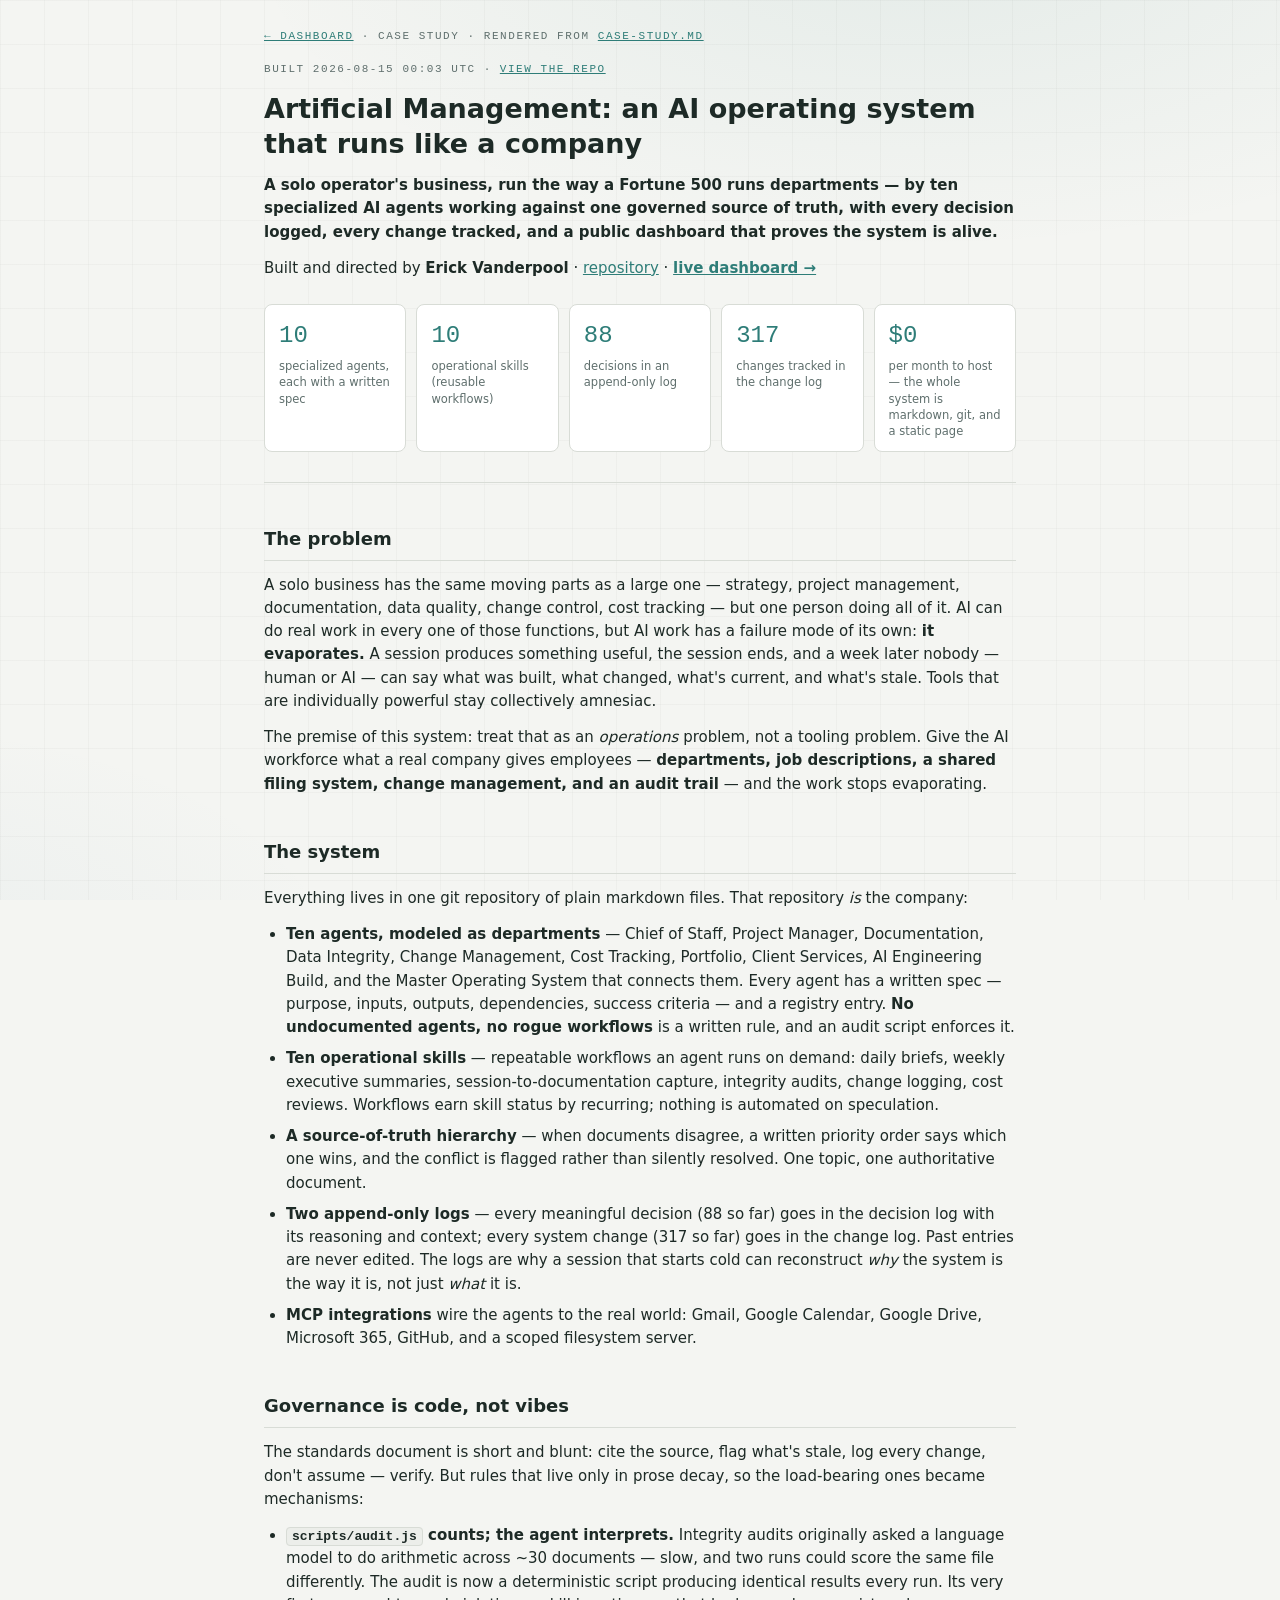
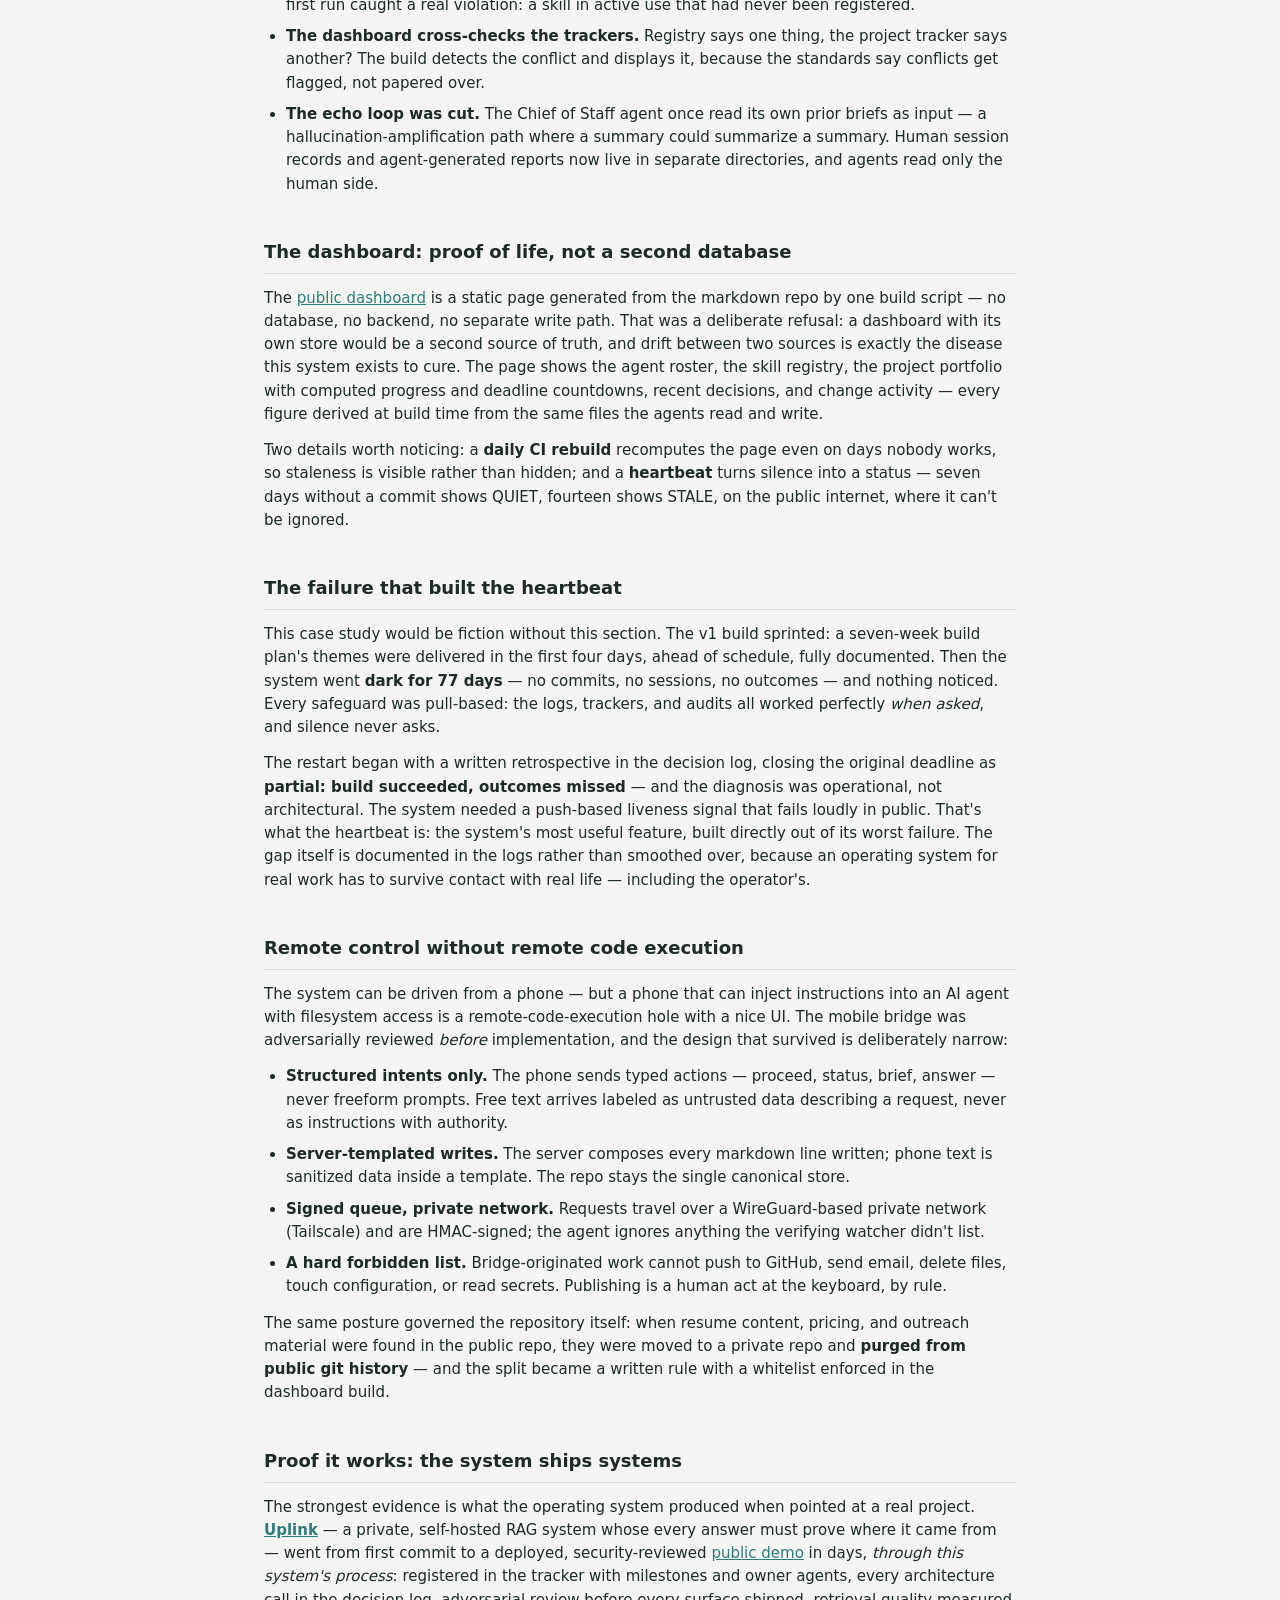
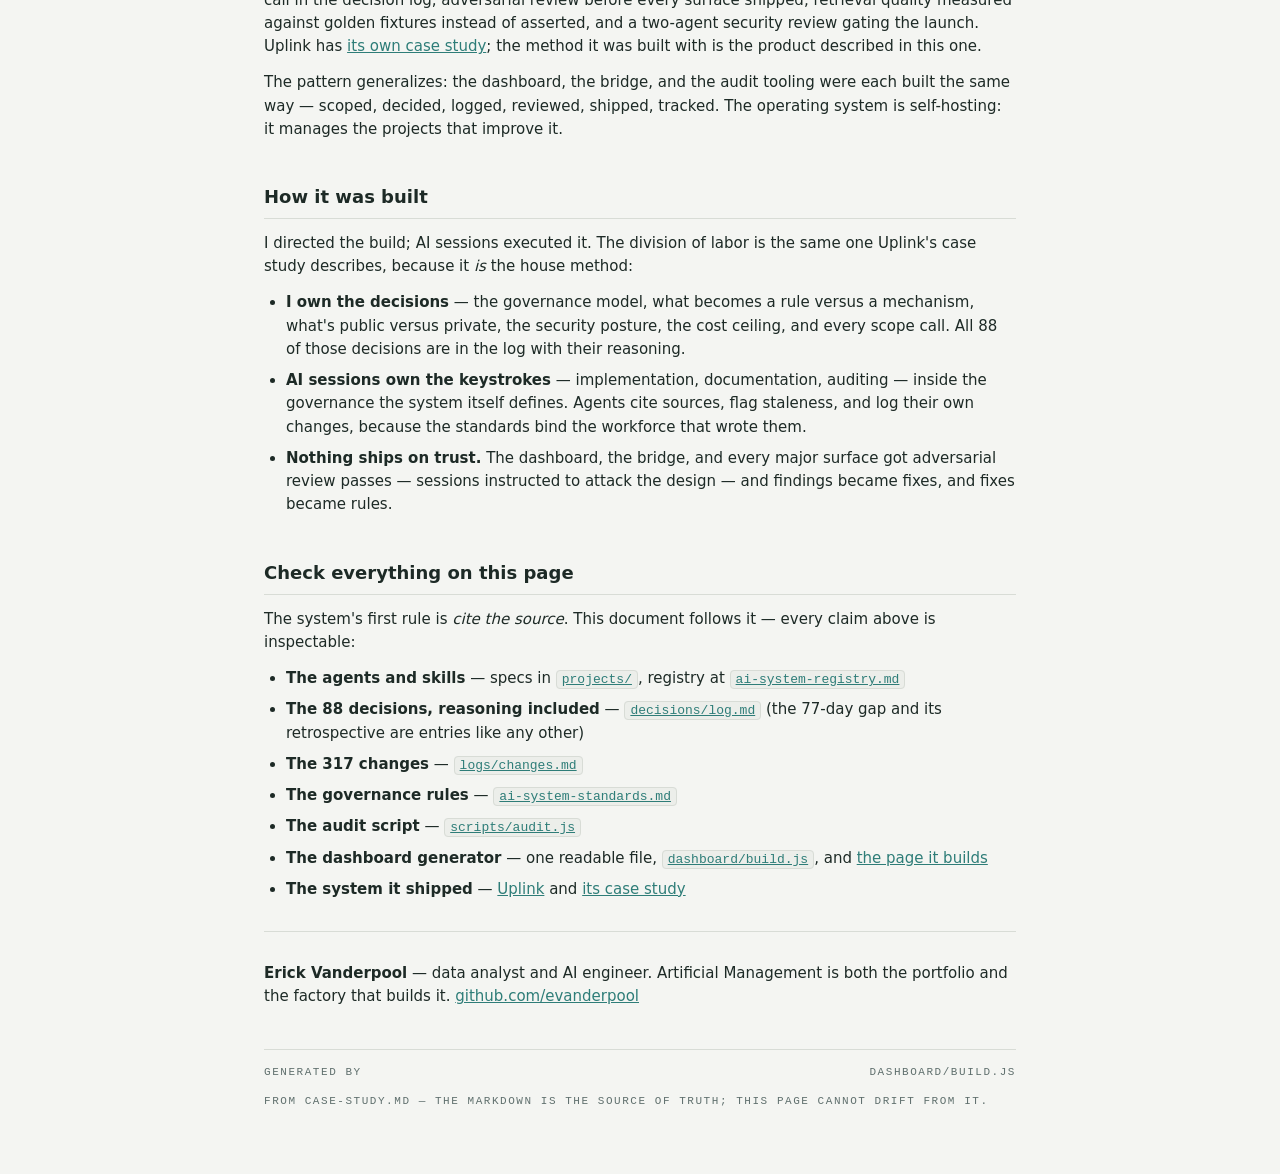
==== dashboard/case-study.html @ c4dee53a "Case study rendered as a dashboard page: build.js md renderer -> case-study.html, header link now on" ====
<!doctype html>
<html lang="en">
<head>
<meta charset="utf-8">
<meta name="viewport" content="width=device-width, initial-scale=1">
<title>Case Study — Artificial Management</title>
<style>
:root{
  --ink:#0e1418; --panel:#151d23; --panel-2:#1a242b; --line:#243139;
  --text:#e7eceb; --dim:#8ca1a3; --accent:#56a8a2;
  --good:#53b788; --warn:#d9a441; --crit:#d96459; --info:#6fa8c9;
}
@media (prefers-color-scheme: light){
  :root{ --ink:#f4f5f2; --panel:#ffffff; --panel-2:#eceeea; --line:#d8dcd6;
    --text:#1d2a26; --dim:#5f6f6d; --accent:#2e7d78;
    --good:#2e8f63; --warn:#8a6410; --crit:#a53d33; --info:#3d7ba3; }
}
:root[data-theme="dark"]{ --ink:#0e1418; --panel:#151d23; --panel-2:#1a242b; --line:#243139;
  --text:#e7eceb; --dim:#8ca1a3; --accent:#56a8a2;
  --good:#53b788; --warn:#d9a441; --crit:#d96459; --info:#6fa8c9; }
:root[data-theme="light"]{ --ink:#f4f5f2; --panel:#ffffff; --panel-2:#eceeea; --line:#d8dcd6;
  --text:#1d2a26; --dim:#5f6f6d; --accent:#2e7d78;
  --good:#2e8f63; --warn:#8a6410; --crit:#a53d33; --info:#3d7ba3; }
*{box-sizing:border-box}
body{margin:0;background:var(--ink);color:var(--text);
  font:15px/1.55 "Segoe UI",system-ui,-apple-system,sans-serif;}
.mono,.num,.pill,.eyebrow,th,h1 .co{font-family:"Cascadia Code","SF Mono",Consolas,ui-monospace,monospace}
.num{font-variant-numeric:tabular-nums}
.wrap{max-width:1120px;margin:0 auto;padding:28px 24px 64px}
header{display:flex;justify-content:space-between;align-items:baseline;gap:16px;flex-wrap:wrap;margin-bottom:14px}
h1{font-size:20px;margin:0;letter-spacing:.02em}
h1 .co{color:var(--accent)}
.eyebrow{font-size:11px;text-transform:uppercase;letter-spacing:.14em;color:var(--dim)}
.built-row{display:flex;align-items:center;gap:8px;flex-wrap:wrap}
#builtAgo.stale{color:var(--warn)}
.refresh-btn{font-family:"Cascadia Code",Consolas,ui-monospace,monospace;font-size:11px;
  letter-spacing:.1em;text-transform:uppercase;cursor:pointer;
  background:color-mix(in srgb,var(--accent) 12%,transparent);color:var(--accent);
  border:1px solid color-mix(in srgb,var(--accent) 35%,transparent);
  border-radius:99px;padding:4px 12px}
.refresh-btn:hover{background:color-mix(in srgb,var(--accent) 20%,transparent)}
.refresh-btn:active{transform:scale(.97)}
.refresh-btn:focus-visible{outline:2px solid var(--accent);outline-offset:2px}
@media (prefers-reduced-motion: no-preference){
  .refresh-btn.spin{animation:spin 1s linear infinite}
  @keyframes spin{to{transform:rotate(360deg)}}
}
a{color:var(--accent)}
/* explainer */
.explainer{border:1px solid var(--line);background:var(--panel);border-radius:6px;margin-bottom:16px}
.explainer summary{cursor:pointer;padding:11px 16px;font-size:13px;color:var(--accent);list-style:none;display:flex;align-items:center;gap:10px}
.explainer summary::-webkit-details-marker{display:none}
.explainer[open] summary{border-bottom:1px solid var(--line)}
.explainer .x-body{padding:14px 18px;font-size:14px;color:var(--text);max-width:76ch}
.explainer .x-body p{margin:0 0 10px}
.explainer .arch{padding:6px 18px 16px;overflow-x:auto}
/* heartbeat */
.heartbeat{display:flex;gap:14px;align-items:flex-start;border:1px solid var(--line);
  border-left:4px solid var(--accent);background:var(--panel);border-radius:6px;
  padding:14px 18px;margin-bottom:16px}
.heartbeat.crit{border-left-color:var(--crit)}
.heartbeat.warn{border-left-color:var(--warn)}
.heartbeat.good{border-left-color:var(--good)}
.hb-label{font-family:"Cascadia Code",Consolas,ui-monospace,monospace;font-size:13px;
  letter-spacing:.12em;padding:3px 10px;border-radius:4px;white-space:nowrap}
.crit .hb-label{background:color-mix(in srgb,var(--crit) 18%,transparent);color:var(--crit)}
.warn .hb-label{background:color-mix(in srgb,var(--warn) 18%,transparent);color:var(--warn)}
.good .hb-label{background:color-mix(in srgb,var(--good) 18%,transparent);color:var(--good)}
.hb-detail{color:var(--dim);font-size:14px}
/* activity */
.activity{border:1px solid var(--line);background:var(--panel);border-radius:6px;padding:12px 18px 8px;margin-bottom:16px;overflow-x:auto}
.activity .a-title{font-size:11px;text-transform:uppercase;letter-spacing:.13em;color:var(--dim);
  font-family:"Cascadia Code",Consolas,ui-monospace,monospace;margin-bottom:8px}
.bar{fill:var(--accent);opacity:.75}
.bar:hover{opacity:1}
.bar-end{fill:var(--accent);opacity:1}
.bar-zero{fill:var(--line)}
.a-src{text-transform:none;letter-spacing:.02em}
.baseline{stroke:var(--line);stroke-width:1}
.bar-label{fill:var(--dim);font:11px "Cascadia Code",Consolas,ui-monospace,monospace;text-anchor:middle;font-variant-numeric:tabular-nums}
.axis-label{fill:var(--dim);font:11px "Cascadia Code",Consolas,ui-monospace,monospace}
/* arch diagram */
.node rect{fill:var(--panel-2);stroke:var(--line)}
.node-title{fill:var(--accent);font:600 11px "Cascadia Code",Consolas,ui-monospace,monospace;letter-spacing:.08em}
.node-body{fill:var(--text);font:12px "Segoe UI",system-ui,sans-serif}
.node-dim{fill:var(--dim);font:11px "Segoe UI",system-ui,sans-serif}
.node-accent{fill:var(--accent);font:11px "Segoe UI",system-ui,sans-serif}
.arrow{stroke:var(--dim);stroke-width:1.5}
.arrow-accent{stroke:var(--accent)}
.arrow-head{fill:var(--dim)}
/* metrics */
.metrics{display:grid;grid-template-columns:repeat(auto-fit,minmax(150px,1fr));gap:12px;margin-bottom:22px}
.metric{background:var(--panel);border:1px solid var(--line);border-radius:6px;padding:12px 16px}
.metric .v{font-family:"Cascadia Code",Consolas,ui-monospace,monospace;font-size:24px;
  font-variant-numeric:tabular-nums;letter-spacing:-.01em}
.metric .k{font-size:11px;text-transform:uppercase;letter-spacing:.12em;color:var(--dim);margin-top:2px}
.metric .s{font-size:12px;color:var(--dim);margin-top:4px}
/* layout */
.grid{display:grid;grid-template-columns:minmax(0,3fr) minmax(0,2fr);gap:16px;align-items:start}
@media (max-width:860px){.grid{grid-template-columns:1fr}}
.card{background:var(--panel);border:1px solid var(--line);border-radius:6px;overflow:hidden}
.card h2{font-size:12px;margin:0;padding:11px 16px;border-bottom:1px solid var(--line);
  text-transform:uppercase;letter-spacing:.13em;color:var(--dim);
  font-family:"Cascadia Code",Consolas,ui-monospace,monospace;font-weight:600;
  display:flex;justify-content:space-between;gap:8px;flex-wrap:wrap;align-items:baseline}
.card h2 small{letter-spacing:.02em;text-transform:none;font-weight:400}
.card h2 small a{color:var(--dim)}
.card h2 small a:hover{color:var(--accent)}
.card .scroll{overflow-x:auto}
table{border-collapse:collapse;width:100%;font-size:13.5px}
th{font-size:10.5px;text-transform:uppercase;letter-spacing:.1em;color:var(--dim);
  text-align:left;font-weight:600;padding:8px 16px;border-bottom:1px solid var(--line)}
td{padding:8px 16px;border-bottom:1px solid var(--line);vertical-align:top}
tr:last-child td{border-bottom:none}
tbody tr:nth-child(odd){background:color-mix(in srgb,var(--panel-2) 55%,transparent)}
.dim{color:var(--dim)}
.pill{display:inline-block;font-size:11px;letter-spacing:.05em;padding:2px 9px;border-radius:99px;white-space:nowrap}
.pill-good{background:color-mix(in srgb,var(--good) 16%,transparent);color:var(--good)}
.pill-warn{background:color-mix(in srgb,var(--warn) 16%,transparent);color:var(--warn)}
.pill-crit{background:color-mix(in srgb,var(--crit) 16%,transparent);color:var(--crit)}
.pill-info{background:color-mix(in srgb,var(--info) 16%,transparent);color:var(--info)}
.pill-muted{background:color-mix(in srgb,var(--dim) 14%,transparent);color:var(--dim)}
/* expandable rows */
details.row{border-bottom:1px solid var(--line)}
details.row:last-child{border-bottom:none}
details.row summary{cursor:pointer;display:flex;align-items:baseline;gap:12px;
  padding:9px 16px;list-style:none;font-size:13.5px}
details.row summary::-webkit-details-marker{display:none}
details.row summary:hover{background:color-mix(in srgb,var(--panel-2) 70%,transparent)}
details.row summary:focus-visible,.explainer summary:focus-visible{outline:2px solid var(--accent);outline-offset:-2px}
@media (max-width:520px){
  details.row summary{flex-wrap:wrap}
  .row-name{white-space:normal}
  table{min-width:560px}
}
/* phone layout — the same page, sized for a hand */
html{overflow-x:hidden}
@media (max-width:640px){
  .wrap{padding:16px 12px 48px}
  h1{font-size:17px}
  header{margin-bottom:10px}
  .metrics{grid-template-columns:repeat(auto-fit,minmax(124px,1fr));gap:10px}
  .metric{padding:10px 12px}
  .metric .v{font-size:20px}
  .grid{gap:12px}
  .explainer .x-body{padding:12px 14px;font-size:13.5px}
  .explainer .arch{max-width:100%;padding:6px 12px 14px}
  .activity{max-width:100%;padding:10px 12px 6px}
  a.row-link{flex-wrap:wrap}
  a.row-link .go{margin-left:auto}
  .card h2{padding:10px 14px;font-size:11px}
  .row-body{padding:4px 14px 12px 28px}
  ul.feed li,ul.next li{padding-left:14px;padding-right:14px}
  ul.next li{padding-left:30px}
}
.chev{flex:none;width:8px;color:var(--dim)}
.chev::before{content:"▸";font-size:11px}
details[open]>summary .chev::before{content:"▾"}
.row-name{flex:1;min-width:0;white-space:nowrap;overflow:hidden;text-overflow:ellipsis}
.row-wrap{white-space:normal}
.row-body{padding:4px 16px 14px 36px;font-size:13.5px;background:color-mix(in srgb,var(--panel-2) 45%,transparent)}
.row-body p{margin:6px 0 10px;max-width:72ch}
.kv{display:flex;flex-direction:column;gap:6px}
.kv .k{display:inline-block;min-width:96px;color:var(--dim);font-size:10.5px;
  text-transform:uppercase;letter-spacing:.1em;
  font-family:"Cascadia Code",Consolas,ui-monospace,monospace}
.kv>div{display:flex;gap:8px;align-items:baseline}
.kv span:last-child{color:var(--text)}
.task-group{margin-bottom:8px}
.task-owner{font-size:10.5px;text-transform:uppercase;letter-spacing:.1em;color:var(--accent);
  font-family:"Cascadia Code",Consolas,ui-monospace,monospace;margin:6px 0 4px}
.task-line{display:flex;justify-content:space-between;gap:10px;align-items:baseline;
  padding:3px 0;font-size:13px;border-bottom:1px dashed color-mix(in srgb,var(--line) 60%,transparent)}
.task-line:last-child{border-bottom:none}
.progress{display:inline-block;width:120px;height:6px;border-radius:3px;vertical-align:middle;
  background:color-mix(in srgb,var(--dim) 18%,transparent);overflow:hidden}
.progress.mini{width:56px;height:5px;flex:none}
.progress-fill{display:block;height:100%;background:var(--accent);border-radius:3px}
.overdue{color:var(--crit)}
ul.risk-list{margin:4px 0 0;padding-left:18px;font-size:13px}
ul.risk-list li{margin-bottom:3px;color:var(--text)}
a.row-link{display:flex;align-items:baseline;gap:12px;padding:9px 16px;font-size:13.5px;
  color:var(--text);text-decoration:none;border-bottom:1px solid var(--line)}
a.row-link:last-of-type{border-bottom:none}
a.row-link:hover{background:color-mix(in srgb,var(--panel-2) 70%,transparent)}
a.row-link:focus-visible{outline:2px solid var(--accent);outline-offset:-2px}
a.row-link .go{color:var(--accent);font-size:12px;white-space:nowrap}
.row-links{margin-top:10px;font-size:12.5px}
.row-links a{font-family:"Cascadia Code",Consolas,ui-monospace,monospace;font-size:12px}
ul.feed{list-style:none;margin:0;padding:6px 0}
ul.feed li{display:flex;gap:12px;align-items:baseline;padding:7px 16px;font-size:13.5px;border-bottom:1px solid var(--line)}
ul.feed li:last-child{border-bottom:none}
ul.feed .num{color:var(--dim);font-size:12px;white-space:nowrap}
details.row .num{color:var(--dim);font-size:12px;white-space:nowrap}
ul.next{list-style:none;margin:0;padding:6px 0}
ul.next li{padding:8px 16px 8px 34px;position:relative;font-size:14px;border-bottom:1px solid var(--line)}
ul.next li:last-child{border-bottom:none}
ul.next li::before{content:"→";position:absolute;left:16px;color:var(--accent)}
.col{display:flex;flex-direction:column;gap:16px;min-width:0}
footer{margin-top:26px;color:var(--dim);font-size:12.5px;display:flex;justify-content:space-between;gap:12px;flex-wrap:wrap}
/* showcase layer */
body{background-image:
  radial-gradient(1100px 520px at 72% -8%, color-mix(in srgb,var(--accent) 8%,transparent), transparent 62%),
  radial-gradient(800px 420px at -10% 108%, color-mix(in srgb,var(--info) 5%,transparent), transparent 60%),
  linear-gradient(color-mix(in srgb,var(--line) 24%,transparent) 1px, transparent 1px),
  linear-gradient(90deg, color-mix(in srgb,var(--line) 24%,transparent) 1px, transparent 1px);
  background-size:auto,auto,44px 44px,44px 44px;
  background-attachment:fixed}
.card,.metric,.heartbeat,.activity,.explainer{
  background:color-mix(in srgb,var(--panel) 86%,transparent);
  backdrop-filter:blur(9px);-webkit-backdrop-filter:blur(9px)}
h1 .co{text-shadow:0 0 18px color-mix(in srgb,var(--accent) 45%,transparent)}
.hb-label{box-shadow:0 0 14px color-mix(in srgb,currentColor 25%,transparent)}
.progress-fill{background:linear-gradient(90deg,var(--accent),color-mix(in srgb,var(--accent) 55%,var(--info)));
  box-shadow:0 0 8px color-mix(in srgb,var(--accent) 40%,transparent)}
@view-transition{navigation:auto}
::view-transition-old(root){animation-duration:.22s}
::view-transition-new(root){animation-duration:.32s}
@media (prefers-reduced-motion: no-preference){
  .heartbeat.good .hb-label{animation:pulse 2.4s ease-in-out infinite}
  @keyframes pulse{50%{opacity:.55}}
  .card,.metric{transition:transform .25s ease,box-shadow .25s ease,border-color .25s ease}
  .card:hover,.metric:hover{transform:translateY(-2px);border-color:color-mix(in srgb,var(--accent) 45%,var(--line));
    box-shadow:0 10px 34px -14px color-mix(in srgb,var(--accent) 45%,transparent)}
  a.row-link,details.row summary{transition:background .2s ease}
  a.row-link .go{transition:transform .2s ease}
  a.row-link:hover .go{transform:translateX(4px)}
  .pill{transition:box-shadow .25s ease}
  .pill-good:hover,.pill-crit:hover,.pill-warn:hover{box-shadow:0 0 10px color-mix(in srgb,currentColor 35%,transparent)}
}
@media (prefers-reduced-motion: reduce){
  ::view-transition-old(root),::view-transition-new(root){animation:none}
}


.article{max-width:800px;margin:0 auto}
.article h1{font-size:27px;line-height:1.28;letter-spacing:0;margin:10px 0 4px}
.article h2{font-size:18px;margin:42px 0 10px;padding-bottom:7px;border-bottom:1px solid var(--line)}
.article p{margin:13px 0}
.article a{color:var(--accent)}
.article code{background:var(--panel-2);border:1px solid var(--line);border-radius:4px;padding:1px 5px;font-family:"Cascadia Code","SF Mono",Consolas,ui-monospace,monospace;font-size:13px}
.article ul{margin:12px 0;padding-left:22px}
.article li{margin:8px 0}
.article hr{border:0;border-top:1px solid var(--line);margin:30px 0}
.article table{border-collapse:collapse;width:100%;margin:16px 0}
.article td,.article th{border:1px solid var(--line);padding:7px 10px;text-align:left;font-size:14px}
.stats{display:grid;grid-template-columns:repeat(auto-fit,minmax(130px,1fr));gap:10px;margin:24px 0}
.stat{background:var(--panel);border:1px solid var(--line);border-radius:8px;padding:12px 14px}
.stat .v{font-size:24px;color:var(--accent)}
.stat .l{font-size:11.5px;color:var(--dim);margin-top:4px;line-height:1.4}
</style>
</head>
<body>
<main class="wrap article">
<header>
  <div>
    <div class="eyebrow"><a href="index.html">← dashboard</a> · case study · rendered from <a href="https://github.com/evanderpool/artificial-management/blob/main/CASE-STUDY.md">CASE-STUDY.md</a></div>
  </div>
  <div class="eyebrow built-row"><span class="num">built 2026-08-15 00:03 UTC</span> · <a href="https://github.com/evanderpool/artificial-management">view the repo</a></div>
</header>
<h1>Artificial Management: an AI operating system that runs like a company</h1>
<p><strong>A solo operator's business, run the way a Fortune 500 runs departments — by ten specialized AI agents working against one governed source of truth, with every decision logged, every change tracked, and a public dashboard that proves the system is alive.</strong></p>
<p>Built and directed by <strong>Erick Vanderpool</strong> · <a href="https://github.com/evanderpool/artificial-management">repository</a> · <a href="https://evanderpool.github.io/artificial-management/"><strong>live dashboard →</strong></a></p>
<div class="stats"><div class="stat"><div class="v num">10</div><div class="l">specialized agents, each with a written spec</div></div><div class="stat"><div class="v num">10</div><div class="l">operational skills (reusable workflows)</div></div><div class="stat"><div class="v num">88</div><div class="l">decisions in an append-only log</div></div><div class="stat"><div class="v num">317</div><div class="l">changes tracked in the change log</div></div><div class="stat"><div class="v num">$0</div><div class="l">per month to host — the whole system is markdown, git, and a static page</div></div></div>
<hr>
<h2>The problem</h2>
<p>A solo business has the same moving parts as a large one — strategy, project management, documentation, data quality, change control, cost tracking — but one person doing all of it. AI can do real work in every one of those functions, but AI work has a failure mode of its own: <strong>it evaporates.</strong> A session produces something useful, the session ends, and a week later nobody — human or AI — can say what was built, what changed, what's current, and what's stale. Tools that are individually powerful stay collectively amnesiac.</p>
<p>The premise of this system: treat that as an <em>operations</em> problem, not a tooling problem. Give the AI workforce what a real company gives employees — <strong>departments, job descriptions, a shared filing system, change management, and an audit trail</strong> — and the work stops evaporating.</p>
<h2>The system</h2>
<p>Everything lives in one git repository of plain markdown files. That repository <em>is</em> the company:</p>
<ul><li><strong>Ten agents, modeled as departments</strong> — Chief of Staff, Project Manager, Documentation, Data Integrity, Change Management, Cost Tracking, Portfolio, Client Services, AI Engineering Build, and the Master Operating System that connects them. Every agent has a written spec — purpose, inputs, outputs, dependencies, success criteria — and a registry entry. <strong>No undocumented agents, no rogue workflows</strong> is a written rule, and an audit script enforces it.</li><li><strong>Ten operational skills</strong> — repeatable workflows an agent runs on demand: daily briefs, weekly executive summaries, session-to-documentation capture, integrity audits, change logging, cost reviews. Workflows earn skill status by recurring; nothing is automated on speculation.</li><li><strong>A source-of-truth hierarchy</strong> — when documents disagree, a written priority order says which one wins, and the conflict is flagged rather than silently resolved. One topic, one authoritative document.</li><li><strong>Two append-only logs</strong> — every meaningful decision (88 so far) goes in the decision log with its reasoning and context; every system change (317 so far) goes in the change log. Past entries are never edited. The logs are why a session that starts cold can reconstruct <em>why</em> the system is the way it is, not just <em>what</em> it is.</li><li><strong>MCP integrations</strong> wire the agents to the real world: Gmail, Google Calendar, Google Drive, Microsoft 365, GitHub, and a scoped filesystem server.</li></ul>
<h2>Governance is code, not vibes</h2>
<p>The standards document is short and blunt: cite the source, flag what's stale, log every change, don't assume — verify. But rules that live only in prose decay, so the load-bearing ones became mechanisms:</p>
<ul><li><strong><code>scripts/audit.js</code> counts; the agent interprets.</strong> Integrity audits originally asked a language model to do arithmetic across ~30 documents — slow, and two runs could score the same file differently. The audit is now a deterministic script producing identical results every run. Its very first run caught a real violation: a skill in active use that had never been registered.</li><li><strong>The dashboard cross-checks the trackers.</strong> Registry says one thing, the project tracker says another? The build detects the conflict and displays it, because the standards say conflicts get flagged, not papered over.</li><li><strong>The echo loop was cut.</strong> The Chief of Staff agent once read its own prior briefs as input — a hallucination-amplification path where a summary could summarize a summary. Human session records and agent-generated reports now live in separate directories, and agents read only the human side.</li></ul>
<h2>The dashboard: proof of life, not a second database</h2>
<p>The <a href="https://evanderpool.github.io/artificial-management/">public dashboard</a> is a static page generated from the markdown repo by one build script — no database, no backend, no separate write path. That was a deliberate refusal: a dashboard with its own store would be a second source of truth, and drift between two sources is exactly the disease this system exists to cure. The page shows the agent roster, the skill registry, the project portfolio with computed progress and deadline countdowns, recent decisions, and change activity — every figure derived at build time from the same files the agents read and write.</p>
<p>Two details worth noticing: a <strong>daily CI rebuild</strong> recomputes the page even on days nobody works, so staleness is visible rather than hidden; and a <strong>heartbeat</strong> turns silence into a status — seven days without a commit shows QUIET, fourteen shows STALE, on the public internet, where it can't be ignored.</p>
<h2>The failure that built the heartbeat</h2>
<p>This case study would be fiction without this section. The v1 build sprinted: a seven-week build plan's themes were delivered in the first four days, ahead of schedule, fully documented. Then the system went <strong>dark for 77 days</strong> — no commits, no sessions, no outcomes — and nothing noticed. Every safeguard was pull-based: the logs, trackers, and audits all worked perfectly <em>when asked</em>, and silence never asks.</p>
<p>The restart began with a written retrospective in the decision log, closing the original deadline as <strong>partial: build succeeded, outcomes missed</strong> — and the diagnosis was operational, not architectural. The system needed a push-based liveness signal that fails loudly in public. That's what the heartbeat is: the system's most useful feature, built directly out of its worst failure. The gap itself is documented in the logs rather than smoothed over, because an operating system for real work has to survive contact with real life — including the operator's.</p>
<h2>Remote control without remote code execution</h2>
<p>The system can be driven from a phone — but a phone that can inject instructions into an AI agent with filesystem access is a remote-code-execution hole with a nice UI. The mobile bridge was adversarially reviewed <em>before</em> implementation, and the design that survived is deliberately narrow:</p>
<ul><li><strong>Structured intents only.</strong> The phone sends typed actions — proceed, status, brief, answer — never freeform prompts. Free text arrives labeled as untrusted data describing a request, never as instructions with authority.</li><li><strong>Server-templated writes.</strong> The server composes every markdown line written; phone text is sanitized data inside a template. The repo stays the single canonical store.</li><li><strong>Signed queue, private network.</strong> Requests travel over a WireGuard-based private network (Tailscale) and are HMAC-signed; the agent ignores anything the verifying watcher didn't list.</li><li><strong>A hard forbidden list.</strong> Bridge-originated work cannot push to GitHub, send email, delete files, touch configuration, or read secrets. Publishing is a human act at the keyboard, by rule.</li></ul>
<p>The same posture governed the repository itself: when resume content, pricing, and outreach material were found in the public repo, they were moved to a private repo and <strong>purged from public git history</strong> — and the split became a written rule with a whitelist enforced in the dashboard build.</p>
<h2>Proof it works: the system ships systems</h2>
<p>The strongest evidence is what the operating system produced when pointed at a real project. <strong><a href="https://github.com/evanderpool/uplink">Uplink</a></strong> — a private, self-hosted RAG system whose every answer must prove where it came from — went from first commit to a deployed, security-reviewed <a href="https://github.com/evanderpool/uplink-demo">public demo</a> in days, <em>through this system's process</em>: registered in the tracker with milestones and owner agents, every architecture call in the decision log, adversarial review before every surface shipped, retrieval quality measured against golden fixtures instead of asserted, and a two-agent security review gating the launch. Uplink has <a href="https://github.com/evanderpool/uplink-demo/blob/main/CASE-STUDY.md">its own case study</a>; the method it was built with is the product described in this one.</p>
<p>The pattern generalizes: the dashboard, the bridge, and the audit tooling were each built the same way — scoped, decided, logged, reviewed, shipped, tracked. The operating system is self-hosting: it manages the projects that improve it.</p>
<h2>How it was built</h2>
<p>I directed the build; AI sessions executed it. The division of labor is the same one Uplink's case study describes, because it <em>is</em> the house method:</p>
<ul><li><strong>I own the decisions</strong> — the governance model, what becomes a rule versus a mechanism, what's public versus private, the security posture, the cost ceiling, and every scope call. All 88 of those decisions are in the log with their reasoning.</li><li><strong>AI sessions own the keystrokes</strong> — implementation, documentation, auditing — inside the governance the system itself defines. Agents cite sources, flag staleness, and log their own changes, because the standards bind the workforce that wrote them.</li><li><strong>Nothing ships on trust.</strong> The dashboard, the bridge, and every major surface got adversarial review passes — sessions instructed to attack the design — and findings became fixes, and fixes became rules.</li></ul>
<h2>Check everything on this page</h2>
<p>The system's first rule is <em>cite the source</em>. This document follows it — every claim above is inspectable:</p>
<ul><li><strong>The agents and skills</strong> — specs in <a href="https://github.com/evanderpool/artificial-management/tree/main/projects"><code>projects/</code></a>, registry at <a href="https://github.com/evanderpool/artificial-management/blob/main/projects/master-operating-system/ai-system-registry.md"><code>ai-system-registry.md</code></a></li><li><strong>The 88 decisions, reasoning included</strong> — <a href="https://github.com/evanderpool/artificial-management/blob/main/decisions/log.md"><code>decisions/log.md</code></a> (the 77-day gap and its retrospective are entries like any other)</li><li><strong>The 317 changes</strong> — <a href="https://github.com/evanderpool/artificial-management/blob/main/logs/changes.md"><code>logs/changes.md</code></a></li><li><strong>The governance rules</strong> — <a href="https://github.com/evanderpool/artificial-management/blob/main/.claude/rules/ai-system-standards.md"><code>ai-system-standards.md</code></a></li><li><strong>The audit script</strong> — <a href="https://github.com/evanderpool/artificial-management/blob/main/scripts/audit.js"><code>scripts/audit.js</code></a></li><li><strong>The dashboard generator</strong> — one readable file, <a href="https://github.com/evanderpool/artificial-management/blob/main/dashboard/build.js"><code>dashboard/build.js</code></a>, and <a href="https://evanderpool.github.io/artificial-management/">the page it builds</a></li><li><strong>The system it shipped</strong> — <a href="https://github.com/evanderpool/uplink">Uplink</a> and <a href="https://github.com/evanderpool/uplink-demo/blob/main/CASE-STUDY.md">its case study</a></li></ul>
<hr>
<p><strong>Erick Vanderpool</strong> — data analyst and AI engineer. Artificial Management is both the portfolio and the factory that builds it. <a href="https://github.com/evanderpool">github.com/evanderpool</a></p>
<footer style="margin-top:40px;border-top:1px solid var(--line);padding-top:14px" class="eyebrow">
  Generated by <span class="mono">dashboard/build.js</span> from CASE-STUDY.md — the markdown is the source of truth; this page cannot drift from it.
</footer>
</main>
</body>
</html>
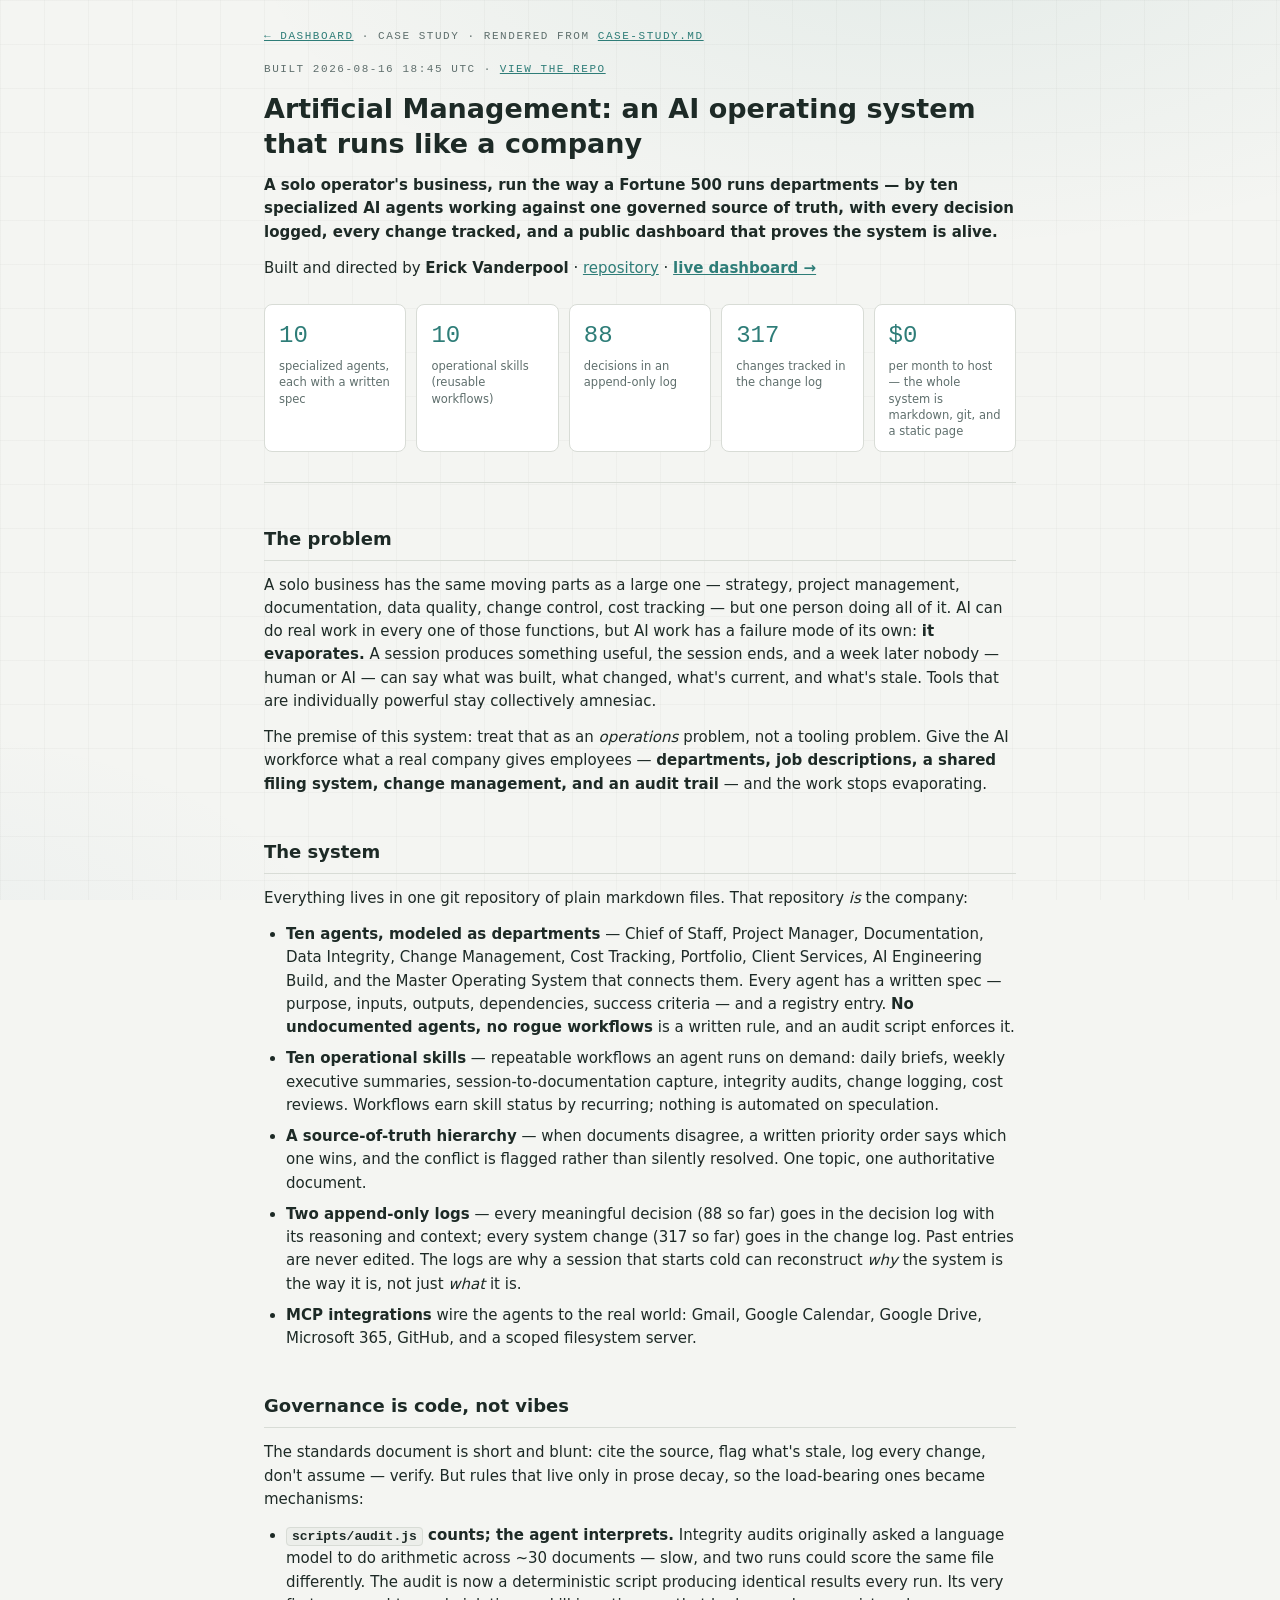
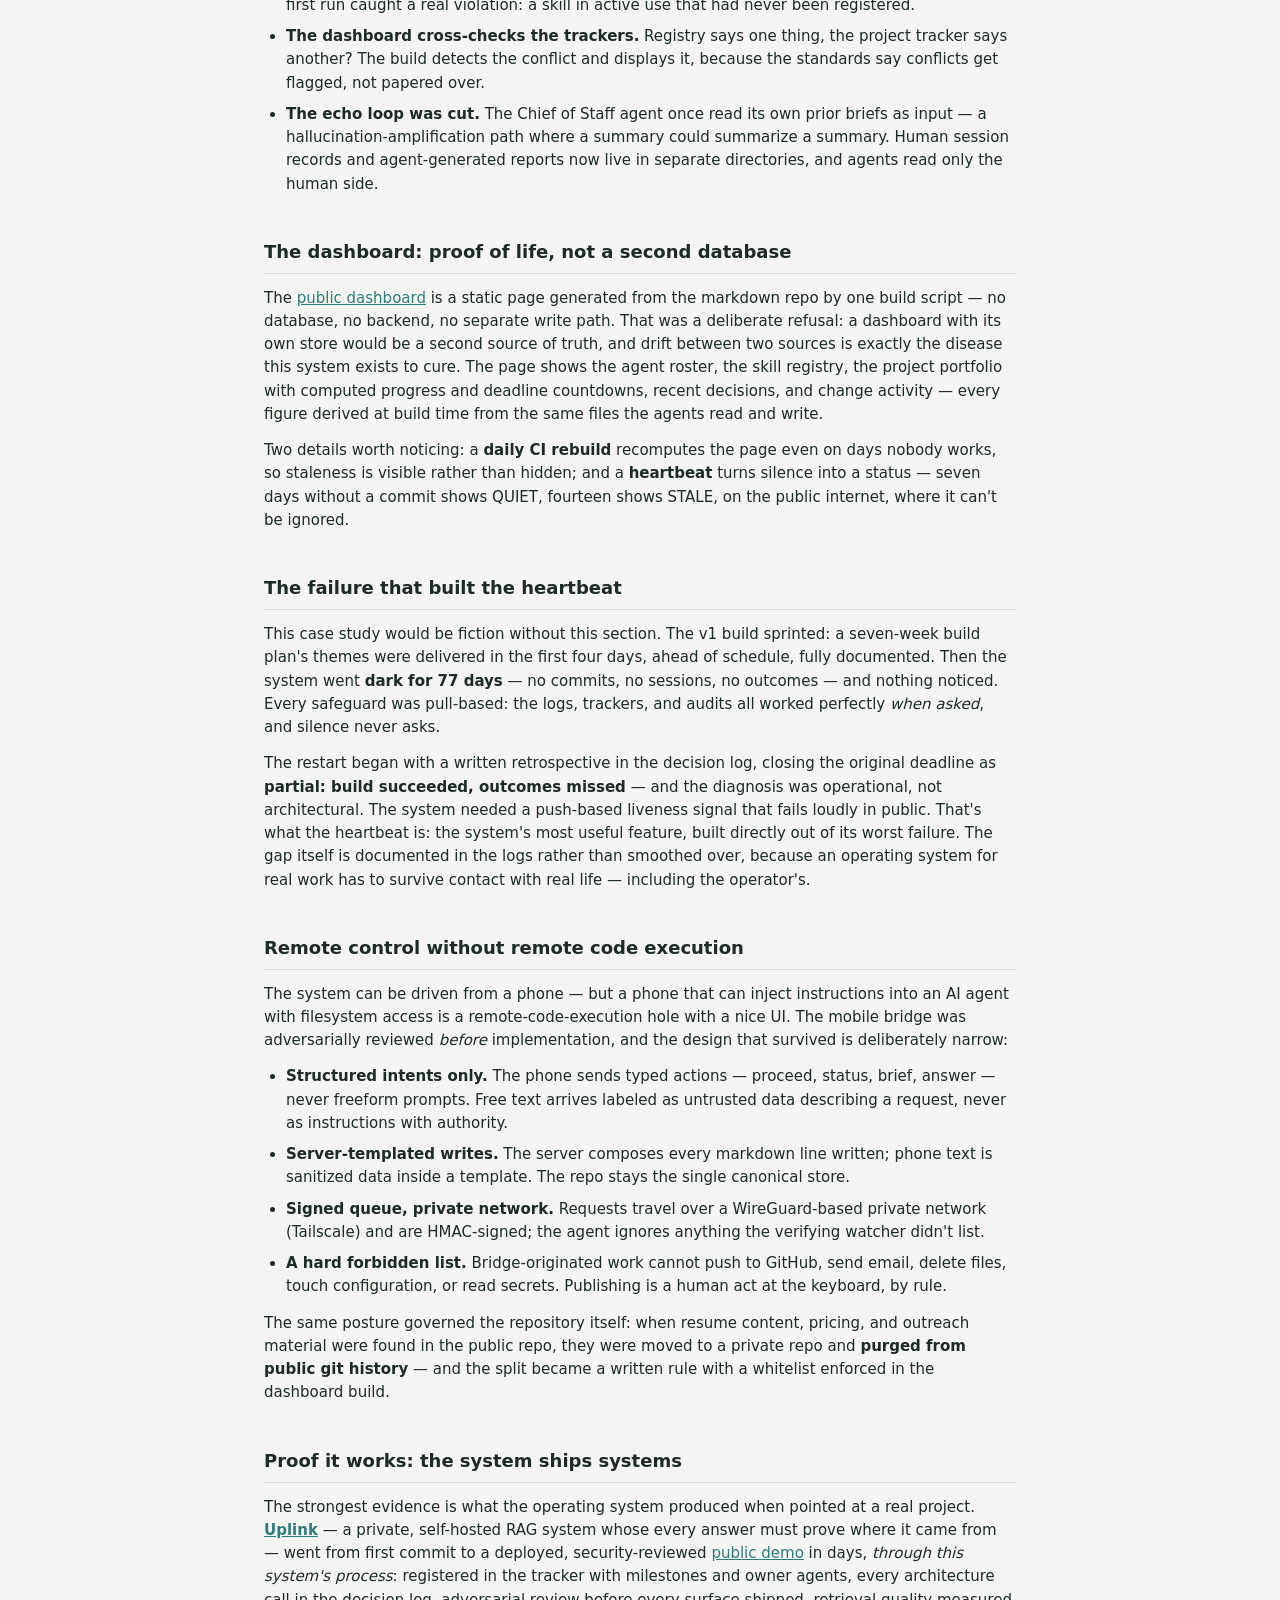
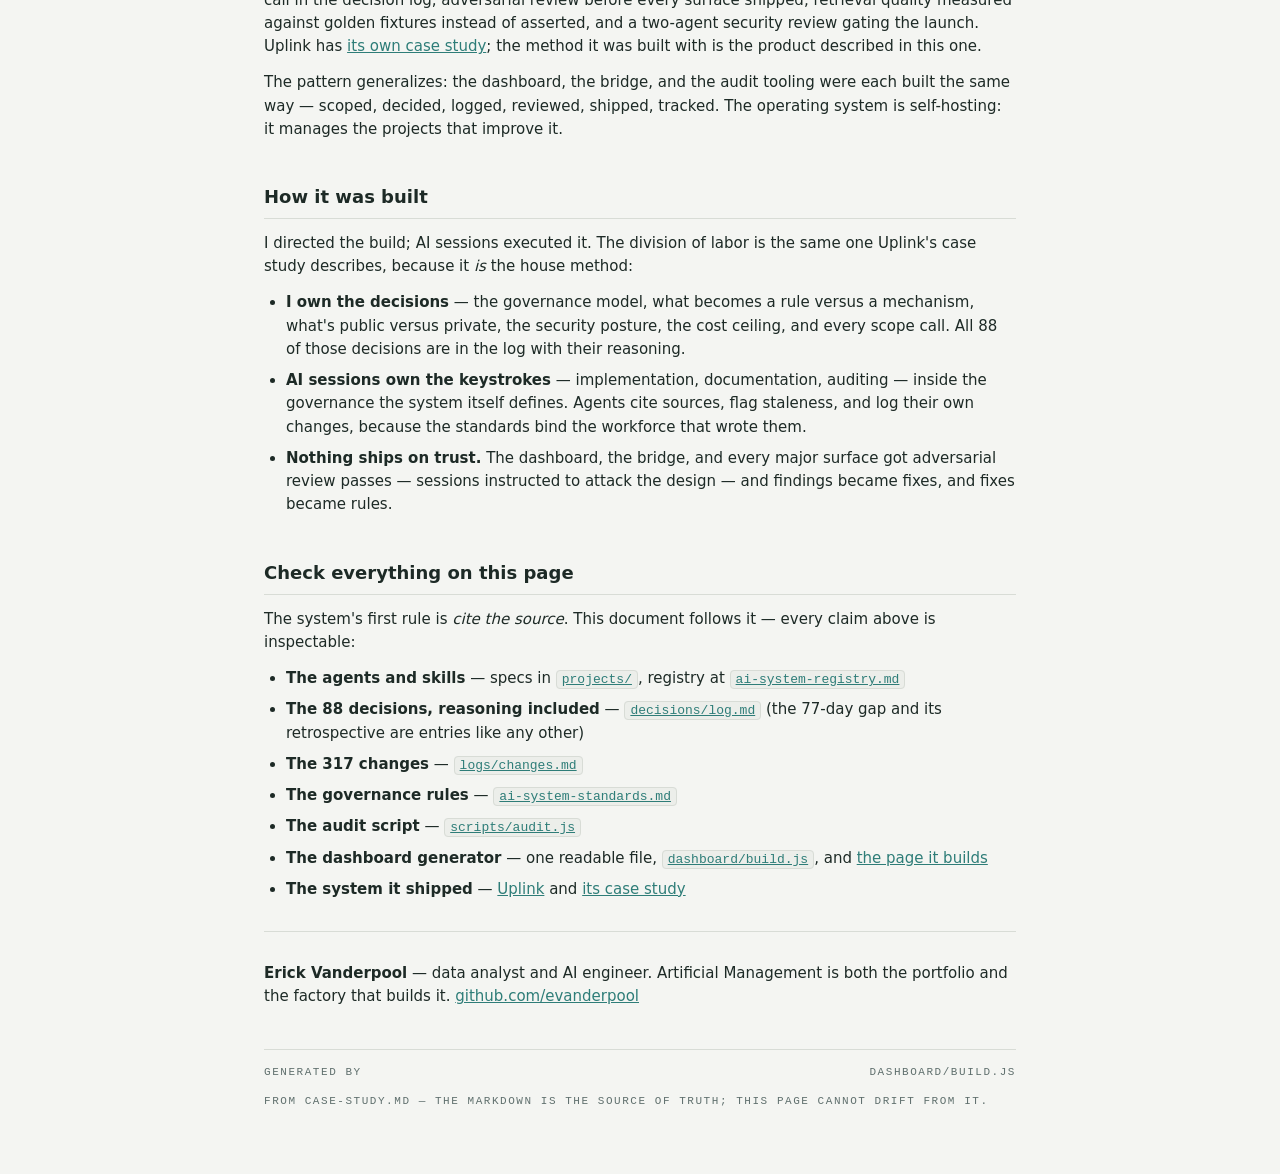
==== commit 5eead13b: "GridPulse registered, built, and SHIPPED: zero code -> live public data product Tracker: gridpulse r" ====
--- a/dashboard/case-study.html
+++ b/dashboard/case-study.html
@@ -256,7 +256,7 @@
   <div>
     <div class="eyebrow"><a href="index.html">← dashboard</a> · case study · rendered from <a href="https://github.com/evanderpool/artificial-management/blob/main/CASE-STUDY.md">CASE-STUDY.md</a></div>
   </div>
-  <div class="eyebrow built-row"><span class="num">built 2026-08-15 00:03 UTC</span> · <a href="https://github.com/evanderpool/artificial-management">view the repo</a></div>
+  <div class="eyebrow built-row"><span class="num">built 2026-08-16 18:45 UTC</span> · <a href="https://github.com/evanderpool/artificial-management">view the repo</a></div>
 </header>
 <h1>Artificial Management: an AI operating system that runs like a company</h1>
 <p><strong>A solo operator's business, run the way a Fortune 500 runs departments — by ten specialized AI agents working against one governed source of truth, with every decision logged, every change tracked, and a public dashboard that proves the system is alive.</strong></p>
